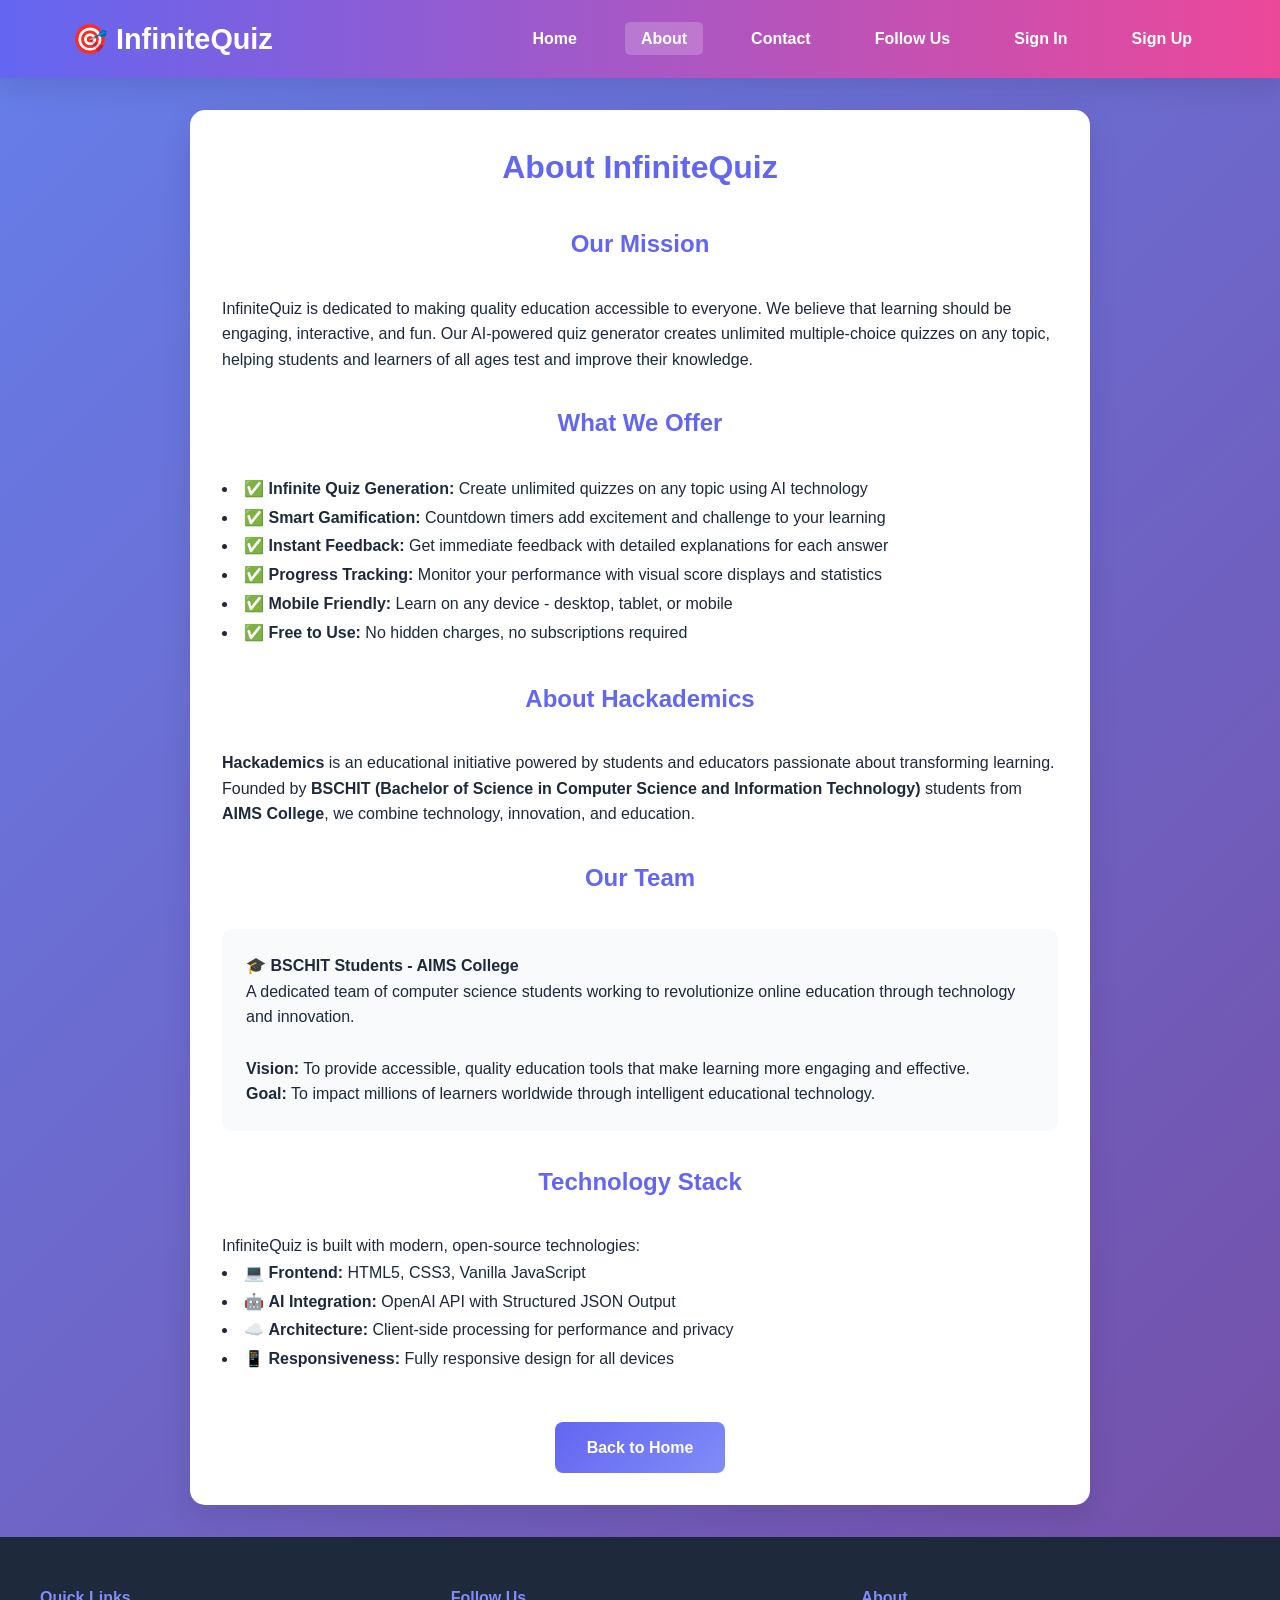
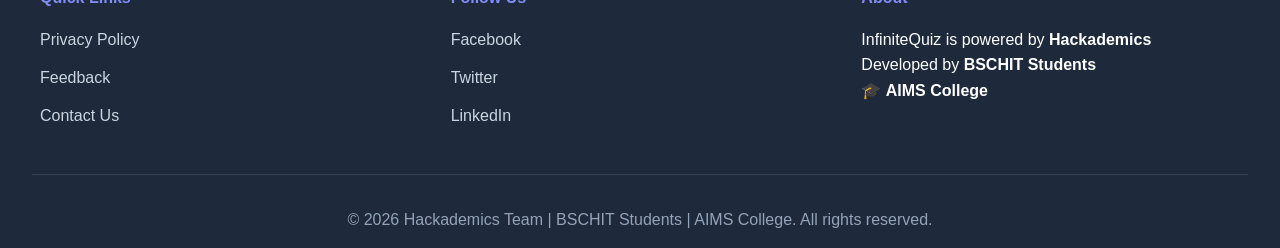
==== pages/about.html @ eafd2e12 "Add initial website files" ====
<!DOCTYPE html>
<html lang="en">
<head>
    <meta charset="UTF-8">
    <meta name="viewport" content="width=device-width, initial-scale=1.0">
    <title>About Us - InfiniteQuiz</title>
    <link rel="stylesheet" href="../css/style.css">
</head>
<body>
    <!-- Navigation Bar -->
    <nav class="navbar">
        <div class="nav-container">
            <div class="logo">
                <h1>🎯 InfiniteQuiz</h1>
            </div>
            <ul class="nav-menu">
                <li><a href="../index.html" class="nav-link">Home</a></li>
                <li><a href="about.html" class="nav-link active">About</a></li>
                <li><a href="contact.html" class="nav-link">Contact</a></li>
                <li><a href="#subscribe" class="nav-link">Follow Us</a></li>
                <li><a href="#signin" class="nav-link">Sign In</a></li>
                <li><a href="#signup" class="nav-link">Sign Up</a></li>
            </ul>
        </div>
    </nav>

    <!-- Main Content -->
    <div class="main-container">
        <div class="topic-selection" style="max-width: 900px; margin: 0 auto;">
            <h1 style="text-align: center; margin-bottom: 2rem; color: #6366f1;">About InfiniteQuiz</h1>

            <section style="margin-bottom: 2rem;">
                <h2 style="color: #6366f1;">Our Mission</h2>
                <p>InfiniteQuiz is dedicated to making quality education accessible to everyone. We believe that learning should be engaging, interactive, and fun. Our AI-powered quiz generator creates unlimited multiple-choice quizzes on any topic, helping students and learners of all ages test and improve their knowledge.</p>
            </section>

            <section style="margin-bottom: 2rem;">
                <h2 style="color: #6366f1;">What We Offer</h2>
                <ul style="list-style-position: inside; line-height: 1.8;">
                    <li>✅ <strong>Infinite Quiz Generation:</strong> Create unlimited quizzes on any topic using AI technology</li>
                    <li>✅ <strong>Smart Gamification:</strong> Countdown timers add excitement and challenge to your learning</li>
                    <li>✅ <strong>Instant Feedback:</strong> Get immediate feedback with detailed explanations for each answer</li>
                    <li>✅ <strong>Progress Tracking:</strong> Monitor your performance with visual score displays and statistics</li>
                    <li>✅ <strong>Mobile Friendly:</strong> Learn on any device - desktop, tablet, or mobile</li>
                    <li>✅ <strong>Free to Use:</strong> No hidden charges, no subscriptions required</li>
                </ul>
            </section>

            <section style="margin-bottom: 2rem;">
                <h2 style="color: #6366f1;">About Hackademics</h2>
                <p><strong>Hackademics</strong> is an educational initiative powered by students and educators passionate about transforming learning. Founded by <strong>BSCHIT (Bachelor of Science in Computer Science and Information Technology)</strong> students from <strong>AIMS College</strong>, we combine technology, innovation, and education.</p>
            </section>

            <section style="margin-bottom: 2rem;">
                <h2 style="color: #6366f1;">Our Team</h2>
                <div style="background: #f8fafc; padding: 1.5rem; border-radius: 10px;">
                    <p><strong>🎓 BSCHIT Students - AIMS College</strong></p>
                    <p>A dedicated team of computer science students working to revolutionize online education through technology and innovation.</p>
                    <br>
                    <p><strong>Vision:</strong> To provide accessible, quality education tools that make learning more engaging and effective.</p>
                    <p><strong>Goal:</strong> To impact millions of learners worldwide through intelligent educational technology.</p>
                </div>
            </section>

            <section>
                <h2 style="color: #6366f1;">Technology Stack</h2>
                <p>InfiniteQuiz is built with modern, open-source technologies:</p>
                <ul style="list-style-position: inside; line-height: 1.8;">
                    <li>💻 <strong>Frontend:</strong> HTML5, CSS3, Vanilla JavaScript</li>
                    <li>🤖 <strong>AI Integration:</strong> OpenAI API with Structured JSON Output</li>
                    <li>☁️ <strong>Architecture:</strong> Client-side processing for performance and privacy</li>
                    <li>📱 <strong>Responsiveness:</strong> Fully responsive design for all devices</li>
                </ul>
            </section>

            <div style="text-align: center; margin-top: 3rem;">
                <a href="../index.html" class="btn btn-primary">Back to Home</a>
            </div>
        </div>
    </div>

    <!-- Footer -->
    <footer class="footer">
        <div class="footer-content">
            <div class="footer-section">
                <h4>Quick Links</h4>
                <ul>
                    <li><a href="privacy.html">Privacy Policy</a></li>
                    <li><a href="feedback.html">Feedback</a></li>
                    <li><a href="contact.html">Contact Us</a></li>
                </ul>
            </div>
            <div class="footer-section">
                <h4>Follow Us</h4>
                <ul>
                    <li><a href="#">Facebook</a></li>
                    <li><a href="#">Twitter</a></li>
                    <li><a href="#">LinkedIn</a></li>
                </ul>
            </div>
            <div class="footer-section">
                <h4>About</h4>
                <p>InfiniteQuiz is powered by <strong>Hackademics</strong></p>
                <p>Developed by <strong>BSCHIT Students</strong></p>
                <p>🎓 <strong>AIMS College</strong></p>
            </div>
        </div>
        <div class="footer-bottom">
            <p>&copy; 2026 Hackademics Team | BSCHIT Students | AIMS College. All rights reserved.</p>
        </div>
    </footer>
</body>
</html>
---- css/style.css ----
/* ========================================
   GLOBAL STYLES
   ======================================== */
* {
    margin: 0;
    padding: 0;
    box-sizing: border-box;
}

:root {
    --primary-color: #6366f1;
    --primary-dark: #4f46e5;
    --primary-light: #818cf8;
    --secondary-color: #ec4899;
    --success-color: #10b981;
    --warning-color: #f59e0b;
    --danger-color: #ef4444;
    --light-bg: #f8fafc;
    --dark-bg: #1e293b;
    --text-primary: #1e293b;
    --text-secondary: #64748b;
    --border-color: #e2e8f0;
    --shadow: 0 10px 30px rgba(0, 0, 0, 0.1);
    --transition: all 0.3s ease;
}

body {
    font-family: 'Segoe UI', Tahoma, Geneva, Verdana, sans-serif;
    background: linear-gradient(135deg, #667eea 0%, #764ba2 100%);
    color: var(--text-primary);
    line-height: 1.6;
    min-height: 100vh;
    display: flex;
    flex-direction: column;
}

/* ========================================
   NAVIGATION BAR
   ======================================== */
.navbar {
    background: linear-gradient(90deg, var(--primary-color) 0%, var(--secondary-color) 100%);
    padding: 1rem 0;
    box-shadow: var(--shadow);
    position: sticky;
    top: 0;
    z-index: 1000;
}

.nav-container {
    max-width: 1200px;
    margin: 0 auto;
    display: flex;
    justify-content: space-between;
    align-items: center;
    padding: 0 2rem;
}

.logo h1 {
    color: white;
    font-size: 1.8rem;
    font-weight: 700;
}

.nav-menu {
    display: flex;
    list-style: none;
    gap: 2rem;
    flex-wrap: wrap;
}

.nav-link {
    color: white;
    text-decoration: none;
    font-weight: 600;
    transition: var(--transition);
    padding: 0.5rem 1rem;
    border-radius: 5px;
}

.nav-link:hover,
.nav-link.active {
    background: rgba(255, 255, 255, 0.2);
    transform: translateY(-2px);
}

/* ========================================
   MAIN LAYOUT
   ======================================== */
.main-container {
    flex: 1;
    max-width: 1200px;
    margin: 2rem auto;
    padding: 0 2rem;
    width: 100%;
}

.page {
    display: none;
    animation: fadeIn 0.5s ease-in;
}

.page.active {
    display: block;
}

@keyframes fadeIn {
    from {
        opacity: 0;
        transform: translateY(10px);
    }
    to {
        opacity: 1;
        transform: translateY(0);
    }
}

/* ========================================
   HOME PAGE
   ======================================== */
.hero {
    text-align: center;
    margin-bottom: 3rem;
    color: white;
    background: rgba(255, 255, 255, 0.1);
    padding: 3rem 2rem;
    border-radius: 15px;
    backdrop-filter: blur(10px);
}

.hero h1 {
    font-size: 2.5rem;
    margin-bottom: 1rem;
    text-shadow: 2px 2px 4px rgba(0, 0, 0, 0.3);
}

.hero p {
    font-size: 1.2rem;
    opacity: 0.9;
}

/* ========================================
   TOPIC SELECTION
   ======================================== */
.topic-selection {
    background: white;
    padding: 2rem;
    border-radius: 15px;
    box-shadow: var(--shadow);
    margin-bottom: 2rem;
}

.topic-selection h2 {
    text-align: center;
    margin-bottom: 2rem;
    color: var(--primary-color);
}

.topic-grid {
    display: grid;
    grid-template-columns: repeat(auto-fit, minmax(150px, 1fr));
    gap: 1.5rem;
    margin-bottom: 3rem;
}

.topic-btn {
    padding: 1.5rem 1rem;
    border: 2px solid var(--border-color);
    background: white;
    border-radius: 10px;
    cursor: pointer;
    font-size: 1rem;
    font-weight: 600;
    transition: var(--transition);
    color: var(--text-primary);
}

.topic-btn:hover {
    border-color: var(--primary-color);
    background: var(--light-bg);
    transform: translateY(-5px);
    box-shadow: 0 5px 15px rgba(99, 102, 241, 0.2);
}

.topic-btn.emoji {
    font-size: 2rem;
    padding: 1rem;
    display: flex;
    flex-direction: column;
    align-items: center;
    justify-content: center;
}

.custom-topic-box {
    border-top: 2px solid var(--border-color);
    padding-top: 2rem;
    text-align: center;
}

.custom-topic-box h3 {
    margin-bottom: 1.5rem;
    color: var(--text-primary);
}

.topic-input {
    padding: 1rem;
    border: 2px solid var(--border-color);
    border-radius: 10px;
    font-size: 1rem;
    width: 100%;
    max-width: 500px;
    margin-bottom: 1rem;
    transition: var(--transition);
}

.topic-input:focus {
    outline: none;
    border-color: var(--primary-color);
    box-shadow: 0 0 10px rgba(99, 102, 241, 0.2);
}

/* ========================================
   BUTTONS
   ======================================== */
.btn {
    padding: 0.8rem 2rem;
    border: none;
    border-radius: 8px;
    font-size: 1rem;
    font-weight: 600;
    cursor: pointer;
    transition: var(--transition);
    text-decoration: none;
    display: inline-block;
}

.btn-primary {
    background: linear-gradient(135deg, var(--primary-color), var(--primary-light));
    color: white;
}

.btn-primary:hover {
    transform: translateY(-2px);
    box-shadow: 0 5px 15px rgba(99, 102, 241, 0.3);
}

.btn-secondary {
    background: var(--border-color);
    color: var(--text-primary);
}

.btn-secondary:hover {
    background: var(--text-secondary);
    color: white;
}

.btn:disabled {
    opacity: 0.5;
    cursor: not-allowed;
}

/* ========================================
   QUIZ PAGE
   ======================================== */
.quiz-container {
    background: white;
    padding: 2.5rem;
    border-radius: 15px;
    box-shadow: var(--shadow);
    max-width: 800px;
    margin: 0 auto;
}

.progress-section {
    margin-bottom: 2rem;
}

.progress-info {
    display: flex;
    justify-content: space-between;
    margin-bottom: 1rem;
    font-weight: 600;
    color: var(--text-secondary);
}

.progress-bar {
    width: 100%;
    height: 12px;
    background: var(--border-color);
    border-radius: 10px;
    overflow: hidden;
}

.progress-fill {
    height: 100%;
    background: linear-gradient(90deg, var(--primary-color), var(--primary-light));
    width: 0%;
    transition: width 0.3s ease;
}

.timer-section {
    text-align: center;
    margin-bottom: 2rem;
    padding: 1.5rem;
    background: var(--light-bg);
    border-radius: 10px;
}

.timer {
    font-size: 3rem;
    font-weight: bold;
    margin-bottom: 0.5rem;
    color: var(--primary-color);
    font-family: 'Courier New', monospace;
}

.timer.warning {
    color: var(--warning-color);
}

.timer.danger {
    color: var(--danger-color);
    animation: pulse 0.5s infinite;
}

@keyframes pulse {
    0%, 100% { transform: scale(1); }
    50% { transform: scale(1.1); }
}

.question-section {
    margin-bottom: 2.5rem;
    padding: 1.5rem;
    background: var(--light-bg);
    border-radius: 10px;
    border-left: 4px solid var(--primary-color);
}

.question-section h2 {
    margin-bottom: 1rem;
    color: var(--text-primary);
    line-height: 1.6;
}

.topic-label {
    color: var(--secondary-color);
    font-size: 0.9rem;
    font-weight: 600;
}

.options-section {
    display: grid;
    gap: 1rem;
    margin-bottom: 2rem;
}

.option-btn {
    padding: 1.2rem 1.5rem;
    border: 2px solid var(--border-color);
    background: white;
    border-radius: 10px;
    text-align: left;
    cursor: pointer;
    font-size: 1rem;
    transition: var(--transition);
    font-weight: 500;
    color: var(--text-primary);
}

.option-btn:hover {
    border-color: var(--primary-color);
    background: var(--light-bg);
    transform: translateX(5px);
}

.option-btn.selected {
    border-color: var(--primary-color);
    background: rgba(99, 102, 241, 0.1);
    font-weight: 600;
}

.option-btn.correct {
    border-color: var(--success-color);
    background: rgba(16, 185, 129, 0.1);
}

.option-btn.incorrect {
    border-color: var(--danger-color);
    background: rgba(239, 68, 68, 0.1);
}

.quiz-actions {
    display: flex;
    gap: 1rem;
    justify-content: center;
}

/* ========================================
   RESULTS PAGE
   ======================================== */
.results-container {
    background: white;
    padding: 2.5rem;
    border-radius: 15px;
    box-shadow: var(--shadow);
    max-width: 800px;
    margin: 0 auto;
    text-align: center;
}

.results-container h1 {
    font-size: 2.5rem;
    margin-bottom: 2rem;
    color: var(--primary-color);
}

.score-display {
    margin-bottom: 2rem;
}

.score-circle {
    width: 150px;
    height: 150px;
    border-radius: 50%;
    background: linear-gradient(135deg, var(--primary-color), var(--secondary-color));
    display: flex;
    flex-direction: column;
    align-items: center;
    justify-content: center;
    margin: 0 auto;
    color: white;
    font-size: 2.5rem;
    font-weight: bold;
}

.score-circle span:last-child {
    font-size: 1.2rem;
}

.result-message {
    font-size: 1.2rem;
    margin-bottom: 2rem;
    color: var(--text-secondary);
    font-weight: 600;
}

.results-details {
    text-align: left;
    margin-bottom: 2rem;
    padding: 2rem;
    background: var(--light-bg);
    border-radius: 10px;
}

.results-details h3 {
    margin-bottom: 1.5rem;
    color: var(--text-primary);
}

.answer-item {
    background: white;
    padding: 1rem;
    margin-bottom: 1rem;
    border-radius: 8px;
    border-left: 4px solid var(--border-color);
}

.answer-item.correct {
    border-left-color: var(--success-color);
}

.answer-item.incorrect {
    border-left-color: var(--danger-color);
}

.answer-item-number {
    font-weight: bold;
    color: var(--primary-color);
    margin-bottom: 0.5rem;
}

.answer-item-text {
    color: var(--text-secondary);
    margin-bottom: 0.5rem;
}

.results-actions {
    display: flex;
    gap: 1rem;
    justify-content: center;
    flex-wrap: wrap;
}

/* ========================================
   FOOTER
   ======================================== */
.footer {
    background: var(--dark-bg);
    color: white;
    padding: 3rem 2rem 1rem;
    margin-top: auto;
}

.footer-content {
    max-width: 1200px;
    margin: 0 auto;
    display: grid;
    grid-template-columns: repeat(auto-fit, minmax(250px, 1fr));
    gap: 2rem;
    margin-bottom: 2rem;
}

.footer-section h4 {
    margin-bottom: 1rem;
    color: var(--primary-light);
}

.footer-section ul {
    list-style: none;
}

.footer-section ul li {
    margin-bottom: 0.8rem;
}

.footer-section a {
    color: #cbd5e1;
    text-decoration: none;
    transition: var(--transition);
}

.footer-section a:hover {
    color: var(--primary-light);
}

.footer-bottom {
    text-align: center;
    padding-top: 2rem;
    border-top: 1px solid #334155;
    color: #94a3b8;
}

/* ========================================
   RESPONSIVE DESIGN
   ======================================== */
@media (max-width: 768px) {
    .nav-container {
        flex-direction: column;
        gap: 1rem;
    }

    .nav-menu {
        gap: 1rem;
        justify-content: center;
    }

    .hero h1 {
        font-size: 1.8rem;
    }

    .topic-grid {
        grid-template-columns: repeat(auto-fit, minmax(120px, 1fr));
    }

    .quiz-container {
        padding: 1.5rem;
    }

    .timer {
        font-size: 2rem;
    }

    .results-container {
        padding: 1.5rem;
    }

    .score-circle {
        width: 120px;
        height: 120px;
        font-size: 1.8rem;
    }
}

@media (max-width: 480px) {
    .main-container {
        margin: 1rem auto;
        padding: 0 1rem;
    }

    .hero h1 {
        font-size: 1.5rem;
    }

    .topic-grid {
        grid-template-columns: repeat(auto-fit, minmax(100px, 1fr));
    }

    .quiz-actions {
        flex-direction: column;
    }

    .btn {
        width: 100%;
    }

    .results-actions {
        flex-direction: column;
    }
}
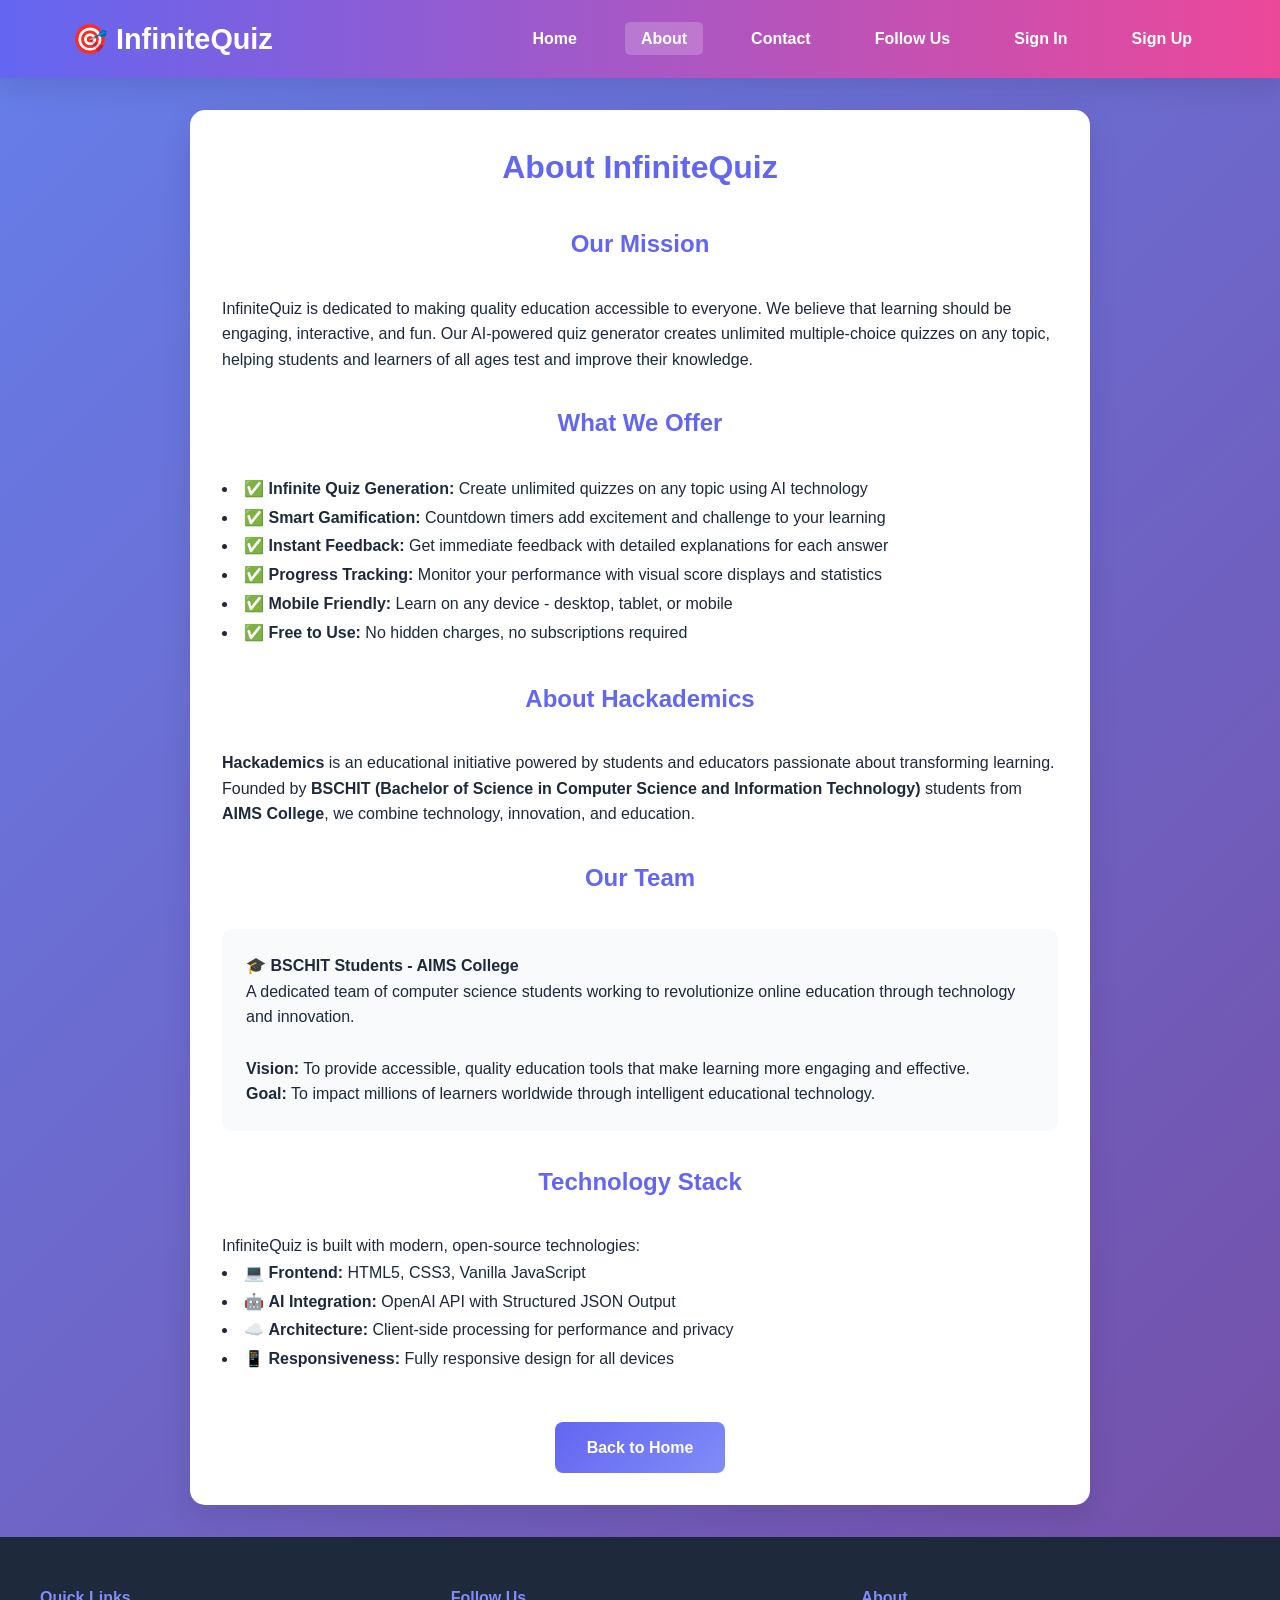
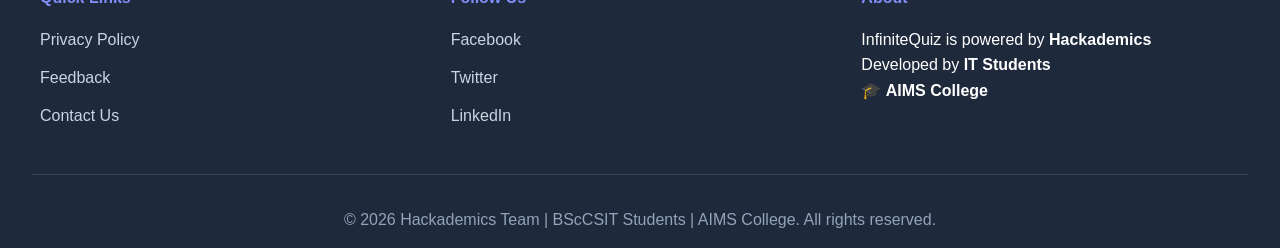
==== commit 638a64e6: "Update about.html" ====
--- a/pages/about.html
+++ b/pages/about.html
@@ -101,12 +101,12 @@
             <div class="footer-section">
                 <h4>About</h4>
                 <p>InfiniteQuiz is powered by <strong>Hackademics</strong></p>
-                <p>Developed by <strong>BSCHIT Students</strong></p>
+                <p>Developed by <strong>IT Students</strong></p>
                 <p>🎓 <strong>AIMS College</strong></p>
             </div>
         </div>
         <div class="footer-bottom">
-            <p>&copy; 2026 Hackademics Team | BSCHIT Students | AIMS College. All rights reserved.</p>
+            <p>&copy; 2026 Hackademics Team | BScCSIT Students | AIMS College. All rights reserved.</p>
         </div>
     </footer>
 </body>
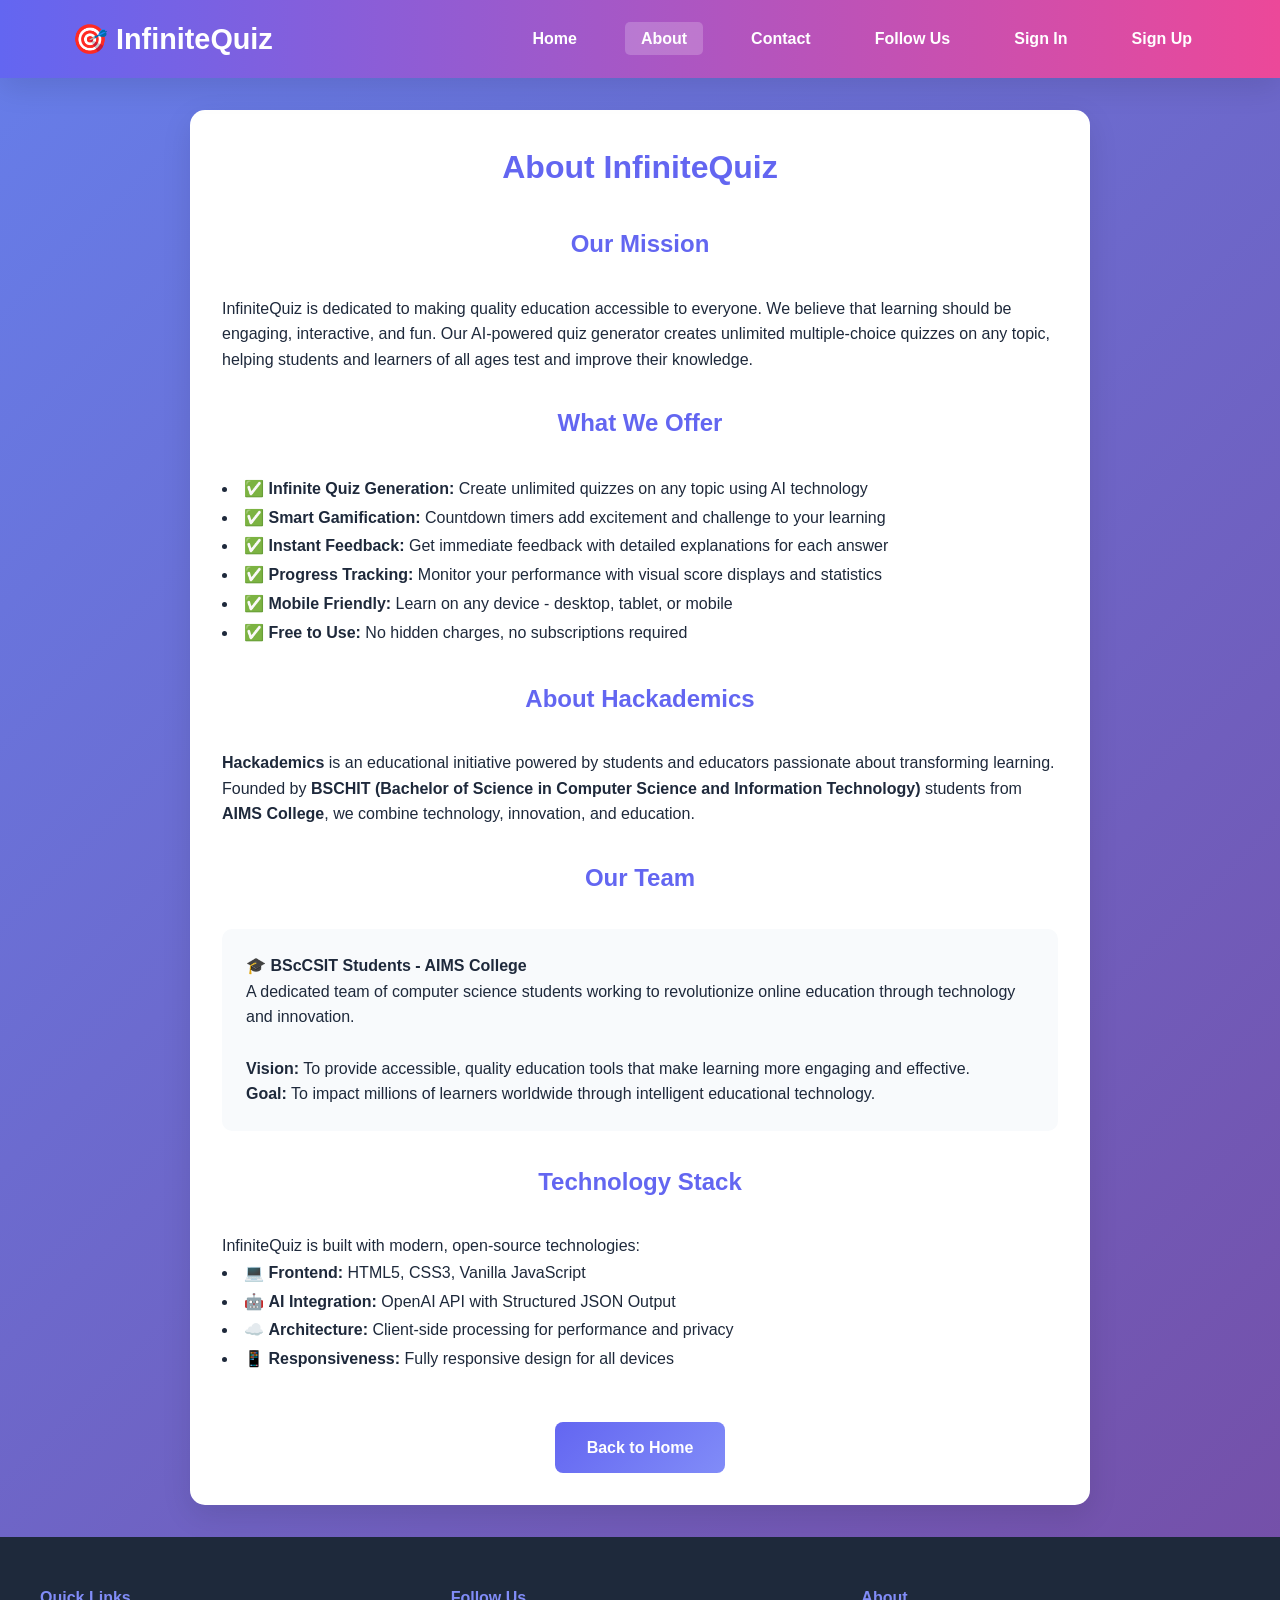
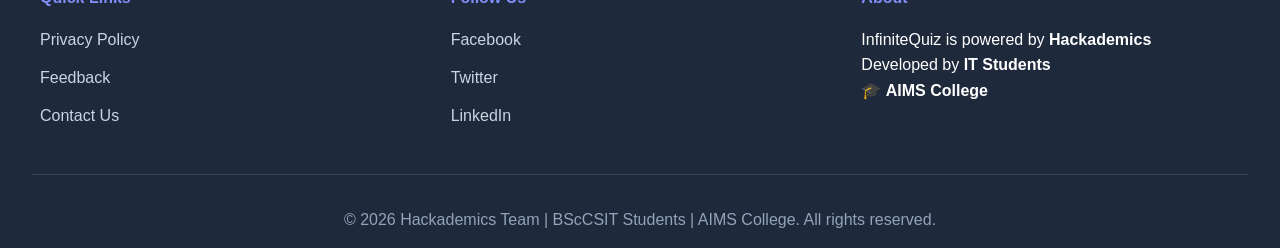
==== commit f1b15fac: "Update about.html" ====
--- a/pages/about.html
+++ b/pages/about.html
@@ -54,7 +54,7 @@
             <section style="margin-bottom: 2rem;">
                 <h2 style="color: #6366f1;">Our Team</h2>
                 <div style="background: #f8fafc; padding: 1.5rem; border-radius: 10px;">
-                    <p><strong>🎓 BSCHIT Students - AIMS College</strong></p>
+                    <p><strong>🎓 BScCSIT Students - AIMS College</strong></p>
                     <p>A dedicated team of computer science students working to revolutionize online education through technology and innovation.</p>
                     <br>
                     <p><strong>Vision:</strong> To provide accessible, quality education tools that make learning more engaging and effective.</p>
